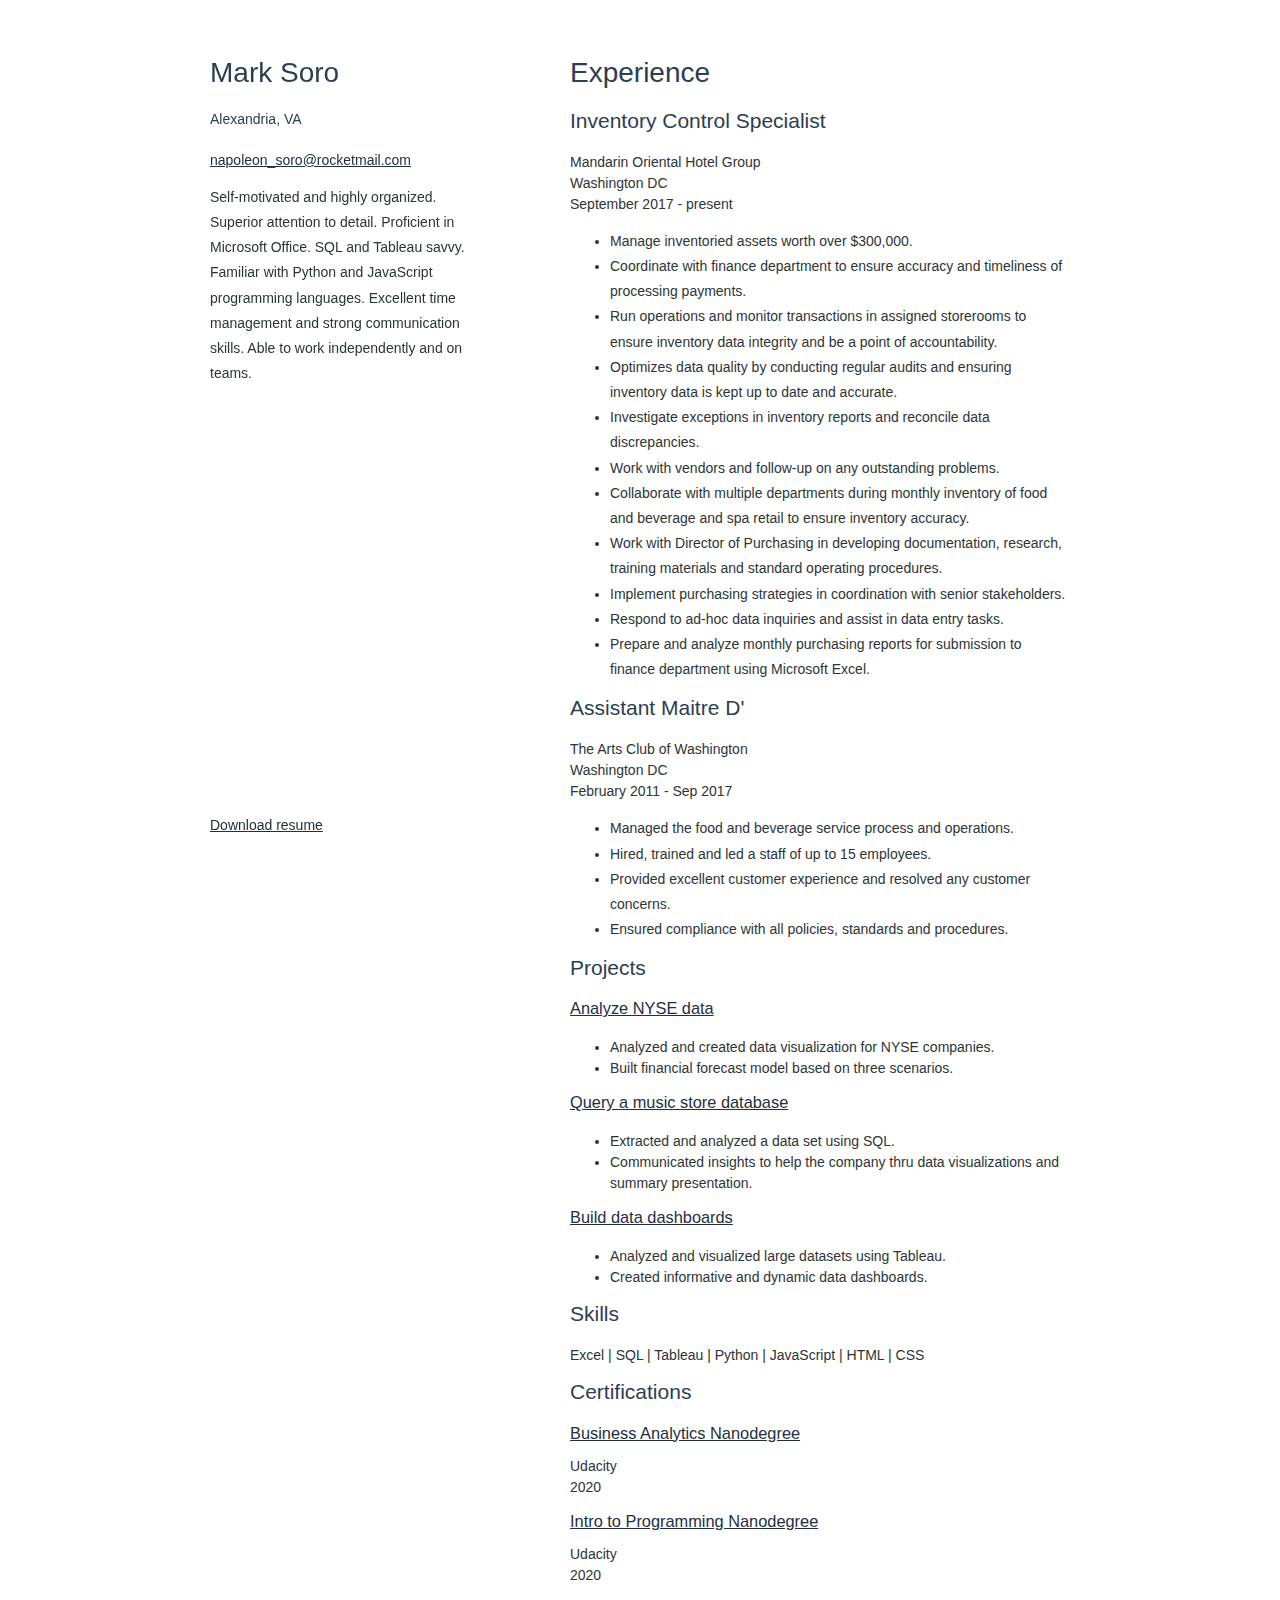
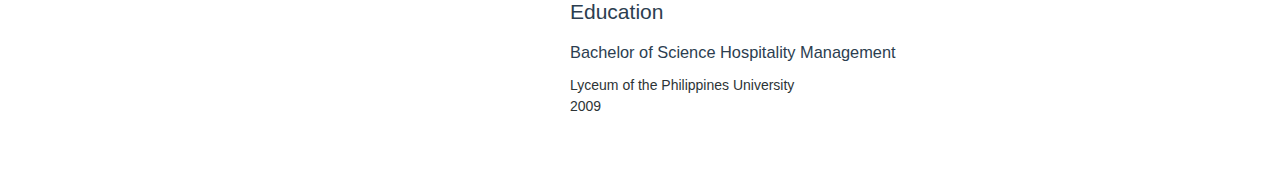
==== index.html @ 614fa378 "Update index.html" ====
<!DOCTYPE html>
<html lang="en">
<head>
  <!-- Global site tag (gtag.js) - Google Analytics -->
<script async src="https://www.googletagmanager.com/gtag/js?id=UA-172472287-1"></script>
<script>
window.dataLayer = window.dataLayer || [];
function gtag(){dataLayer.push(arguments);}
gtag('js', new Date());

gtag('config', 'UA-172472287-1');
</script>
    <meta charset="utf-8">
    <meta name="viewport" content="width=device-width">
    <meta http-equiv="X-UA-Compatible" content="chrome=1">
    <title>Mark Soro Resume</title>
    <link rel="stylesheet" href="stylesheets/styles.css">
    <link rel="stylesheet" href="https://use.fontawesome.com/releases/v5.13.1/css/all.css" integrity="sha384-xxzQGERXS00kBmZW/6qxqJPyxW3UR0BPsL4c8ILaIWXva5kFi7TxkIIaMiKtqV1Q" crossorigin="anonymous">
    <link rel="stylesheet" href="stylesheets/pygment_trac.css">
    <meta name="viewport" content="width=device-width">
    <!--[if lt IE 9]>
    <script src="//html5shiv.googlecode.com/svn/trunk/html5.js"></script>
    <![endif]-->
  </head>
  <body>
    <div class="wrapper">
      <header>
        <h1>Mark Soro</h1>
        <h4>Alexandria, VA</h4>
        <p><a href="mailto:napoleon_soro@rocketmail.com"><i class="fas fa-paper-plane"></i>napoleon_soro@rocketmail.com</a></p>
        <p class="opening">Self-motivated and highly organized. Superior attention to detail. Proficient in Microsoft Office. SQL and Tableau savvy. Familiar with Python and JavaScript programming languages. 
                            Excellent time management and strong communication skills. Able to work independently and on teams.</p>
      </header>
      <section>

        <h1>Experience</h1>

        <h2>Inventory Control Specialist</h2>
        <p>Mandarin Oriental Hotel Group</br>
        Washington DC<br>
        September 2017 - present</p>
        <ul class="work-exp">
            <li>Manage inventoried assets worth over $300,000. </li>
            <li>Coordinate with finance department to ensure accuracy and timeliness of processing payments.</li>
            <li>Run operations and monitor transactions in assigned storerooms to ensure inventory data integrity and be a point of accountability.</li>
            <li>Optimizes data quality by conducting regular audits and ensuring inventory data is kept up to date and accurate.</li>
            <li>Investigate exceptions in inventory reports and reconcile data discrepancies.</li>
            <li>Work with vendors and follow-up on any outstanding problems.</li>
            <li>Collaborate with multiple departments during monthly inventory of food and beverage and spa retail to ensure inventory accuracy.</li>
            <li>Work with Director of Purchasing in developing documentation, research, training materials and standard operating procedures.</li>
            <li>Implement purchasing strategies in coordination with senior stakeholders.</li>
            <li>Respond to ad-hoc data inquiries and assist in data entry tasks.</li>
            <li>Prepare and analyze monthly purchasing reports for submission to finance department using Microsoft Excel.</li>

        </ul>

        <h2>Assistant Maitre D'</h2>
        <p>The Arts Club of Washington</br>
        Washington DC<br>
        February 2011 - Sep 2017</p>
        <ul class="work-exp">
            <li>Managed the food and beverage service process and operations.</li>
            <li>Hired, trained and led a staff of up to 15 employees.</li>
            <li>Provided excellent customer experience and resolved any customer concerns. </li>
            <li>Ensured compliance with all policies, standards and procedures.</li>

        </ul>

        <h2>Projects</h2>

    
    <h3><a href="https://m-soro.github.io/Business-Analytics/Introduction-to-Data/L9-Project-Analyze-NYSE-Data/index.html#my-project">Analyze NYSE data</a></h3>
        <ul>
          <li>Analyzed and created data visualization for NYSE companies.</li>
          <li>Built financial forecast model based on three scenarios.</li>
        </ul>
    
    <h3><a href="https://m-soro.github.io/Business-Analytics/SQL-for-Data-Analysis/L4-Project-Query-Music-Store/index.html#my-project">Query a music store database</a></h3>
        <ul>
          <li>Extracted and analyzed a data set using SQL.</li>
          <li>Communicated insights to help the company thru data visualizations and summary presentation.</li>
        </ul>

  <h3><a href="https://m-soro.github.io/Business-Analytics/Data-Visualization/L5-Project-Build-Data-Dashboard/index.html#my-project">Build data dashboards</a></h3>
        <ul>
          <li>Analyzed and visualized large datasets using Tableau.</li>
          <li>Created informative and dynamic data dashboards.</li>
        </ul>


        <h2>Skills</h2>

<p> Excel | SQL | Tableau | Python | JavaScript | HTML | CSS </p>

        <h2>Certifications</h2>
        <h3 class="ed"><a href="https://m-soro.github.io/Business-Analytics/" target="_blank">Business Analytics Nanodegree</a></h3>
        <p>Udacity<br>
        2020</p>

        <h3 class="ed"><a href="https://m-soro.github.io/Intro-to-Programming/" target="_blank">Intro to Programming Nanodegree</a></h3>
        <p>Udacity<br>
        2020</p>

        <h2>Education</h2>

        <h3 class="ed">Bachelor of Science Hospitality Management</h3>
        <p>Lyceum of the Philippines University<br>
           2009</p>

          </section>

      <footer>

         <div class="footer-links">
            <a href="https://www.linkedin.com/in/marksoro" target="_blank"><li class="list-inline-item p-2" ><i class="fab fa-linkedin medium-size linkedin"></i></li></a>
            <a href="https://github.com/m-soro/" target="_blank"><li class="list-inline-item p-2" ><i class="fab fa-github-square medium-size github"></i></li></a>
            <a href="https://www.facebook.com/msoro1" target="_blank"><li class="list-inline-item p-2"><i class="fab fa-facebook-square medium-size fb"></i></li></a>
            <a href="https://twitter.com/mnrsmcr" target="_blank"><li class="list-inline-item p-2"><i class="fab fa-twitter-square medium-size twitter"></i></li></a>
        </div>
        <p><a href="./mark_soro_resume.pdf" download="Mark_Soro_Resume">Download resume</a></p>
    </footer>
    <script src="javascripts/scale.fix.js"></script>
  </body>
</html>
---- stylesheets/styles.css ----
body {
  background-color: #fff;
  padding:50px;
  font: 14px/1.5 -apple-system, BlinkMacSystemFont, "Segoe UI", Roboto, Oxygen, Ubuntu, Cantarell, "Fira Sans", "Droid Sans", "Helvetica Neue", Arial, sans-serif, "Apple Color Emoji", "Segoe UI Emoji", "Segoe UI Symbol";
  color:#2d3436;
  font-weight:400;
}

h1, h2, h3, h4, h5, h6 {
  color:#2c3e50 !important;
  margin:0 0 20px;
}

p, ul, {
  margin:0 0 20px;
}

h1, h2, h3 {
  line-height:1.1;
}

h1 {
  font-size:28px;
  font-weight: 500;
}

h2 {
  color:#393939;
  font-weight: 500;
}

h3, h4, h5, h6 {
  color:#494949;
  font-weight: 500;
}

a {
  color:#222f3e;
}

a:hover {
  color:#1F83FF
}

.wrapper {
  width:860px;
  margin:0 auto;
}

dt {
  color:#444;
  font-weight:500;
}

header {
  width:270px;
  float:left;
  position:fixed;
  -webkit-font-smoothing:subpixel-antialiased;
}

header ul a:hover {
  color:#999;
}

header ul a:active {
  background-color:#f0f0f0;
}

strong {
  color:#222;
  font-weight:500;
}

header ul li + li + li {
  border-right:none;
  width:89px;
}

header ul a strong {
  font-size:14px;
  display:block;
  color:#222;
}

section {
  width:500px;
  float:right;
  padding-bottom:50px;
}

small {
  font-size:11px;
}

hr {
  border:0;
  background:#e5e5e5;
  height:1px;
  margin:0 0 20px;
}

footer {
  width:270px;
  float:left;
  position:fixed;
  bottom:50px;
  -webkit-font-smoothing:subpixel-antialiased;
}

@media print, screen and (max-width: 960px) {

  div.wrapper {
    width:auto;
    margin:0;
  }

  header, section, footer {
    float:none;
    position:static;
    width:auto;
  }

  header {
    padding-right:320px;
  }

  section {
    border:1px solid #e5e5e5;
    border-width:1px 0;
    padding:20px 0;
    margin:0 0 20px;
  }

  header a small {
    display:inline;
  }

  header ul {
    position:absolute;
    right:50px;
    top:52px;
  }
}

@media print, screen and (max-width: 720px) {
  body {
    word-wrap:break-word;
  }

  header {
    padding:0;
  }

  header ul, header p.view {
    position:static;
  }

  pre, code {
    word-wrap:normal;
  }
}

@media print, screen and (max-width: 480px) {
  body {
    padding:15px;
  }

  header ul {
    width:99%;
  }

  header li, header ul li + li + li {
    width:33%;
  }
}

@media print {
  body {
    padding:0.4in;
    font-size:12pt;
    color:#444;
  }
}

div.footer-links, .skills {
    list-style: none;

}

 {
    list-style-type: none;

}

.skills .icn {font-size: 18px;}


div.footer-links a:first-child { padding-left: 0}

div.footer-links a {
    float: left;
    display:block;
    padding: 0 15px 0 15px;
    font-size: 30px;
}

.work-exp, .opening { line-height: 1.8;}

.ed {margin-bottom: 5px}

.skills-span {margin-bottom: 20px}
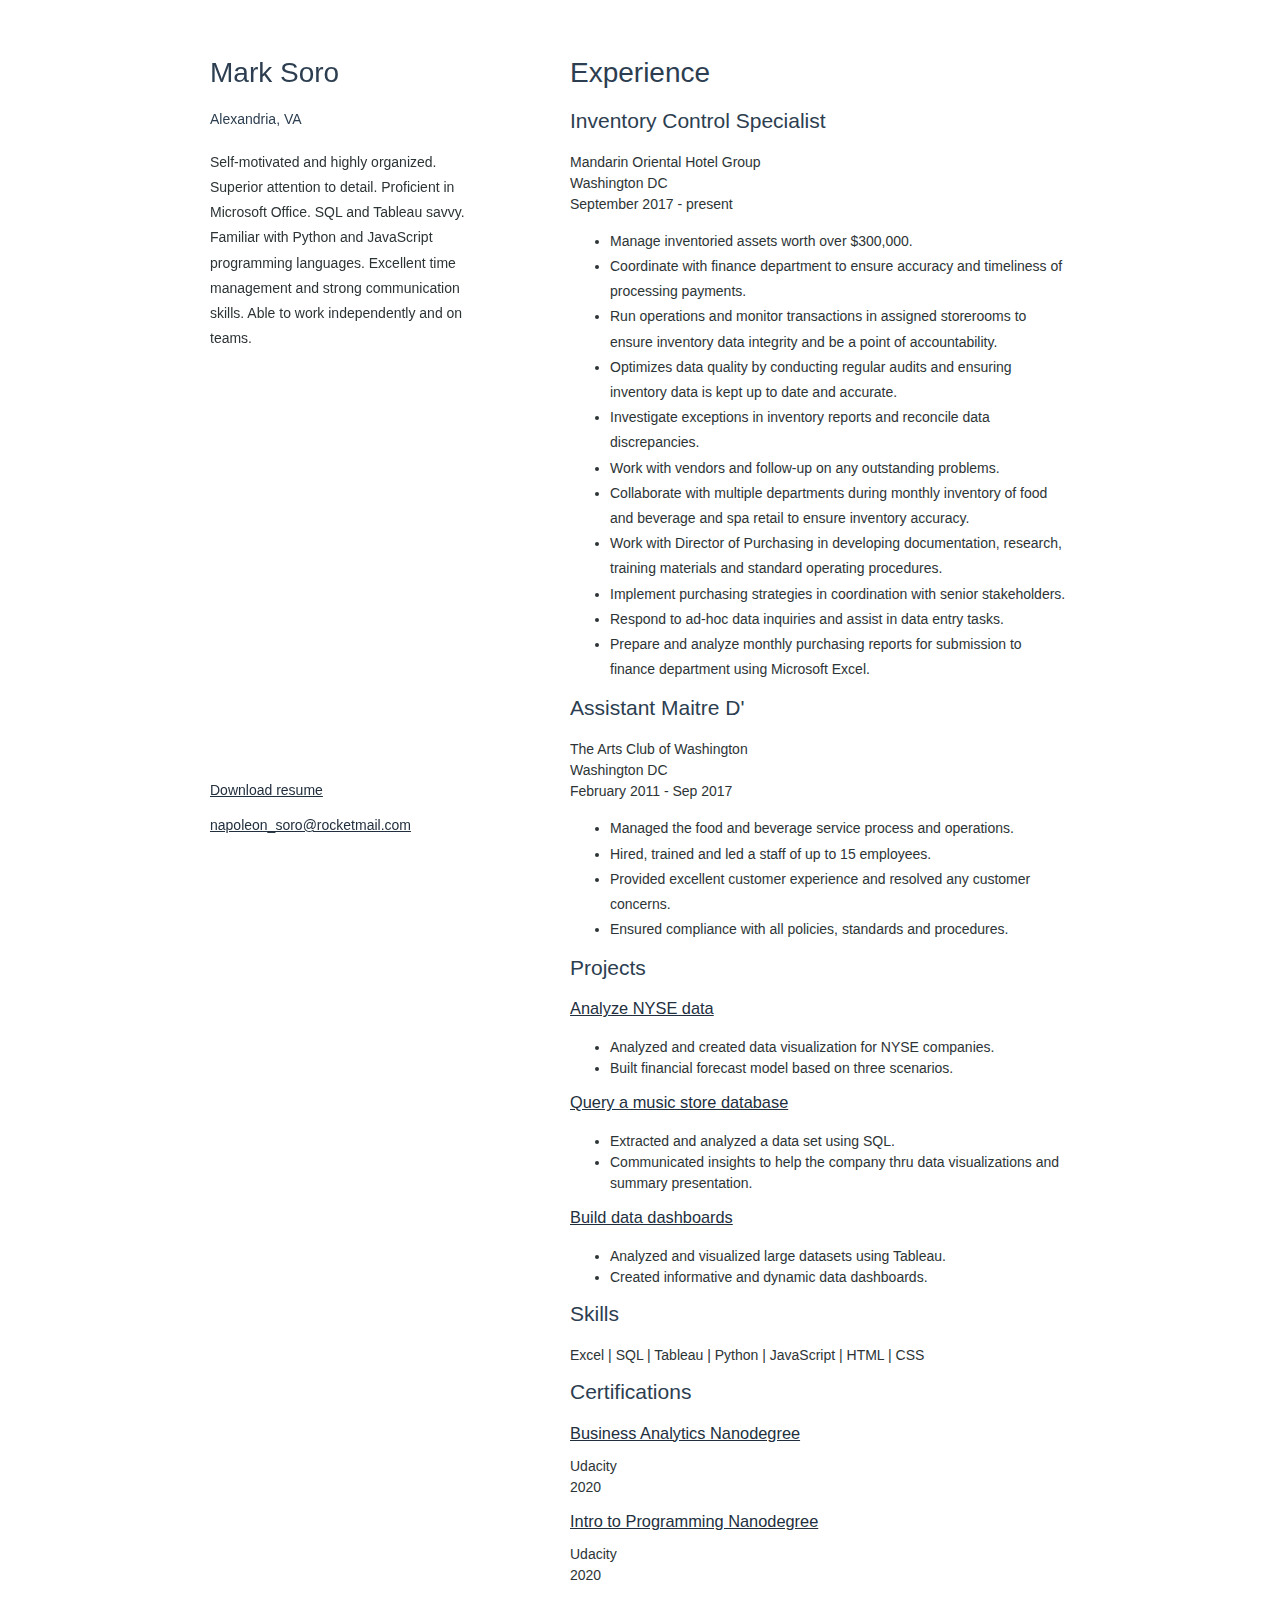
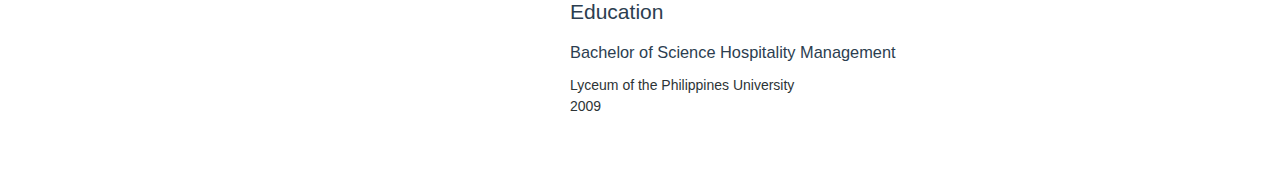
==== commit c466e1ad: "Update index.html" ====
--- a/index.html
+++ b/index.html
@@ -27,9 +27,8 @@
       <header>
         <h1>Mark Soro</h1>
         <h4>Alexandria, VA</h4>
-        <p><a href="mailto:napoleon_soro@rocketmail.com"><i class="fas fa-paper-plane"></i>napoleon_soro@rocketmail.com</a></p>
         <p class="opening">Self-motivated and highly organized. Superior attention to detail. Proficient in Microsoft Office. SQL and Tableau savvy. Familiar with Python and JavaScript programming languages. 
-                            Excellent time management and strong communication skills. Able to work independently and on teams.</p>
+                           Excellent time management and strong communication skills. Able to work independently and on teams.</p>
       </header>
       <section>
 
@@ -118,6 +117,7 @@
             <a href="https://twitter.com/mnrsmcr" target="_blank"><li class="list-inline-item p-2"><i class="fab fa-twitter-square medium-size twitter"></i></li></a>
         </div>
         <p><a href="./mark_soro_resume.pdf" download="Mark_Soro_Resume">Download resume</a></p>
+        <p><a href="mailto:napoleon_soro@rocketmail.com"><i class="fas fa-paper-plane"></i>napoleon_soro@rocketmail.com</a></p>
     </footer>
     <script src="javascripts/scale.fix.js"></script>
   </body>
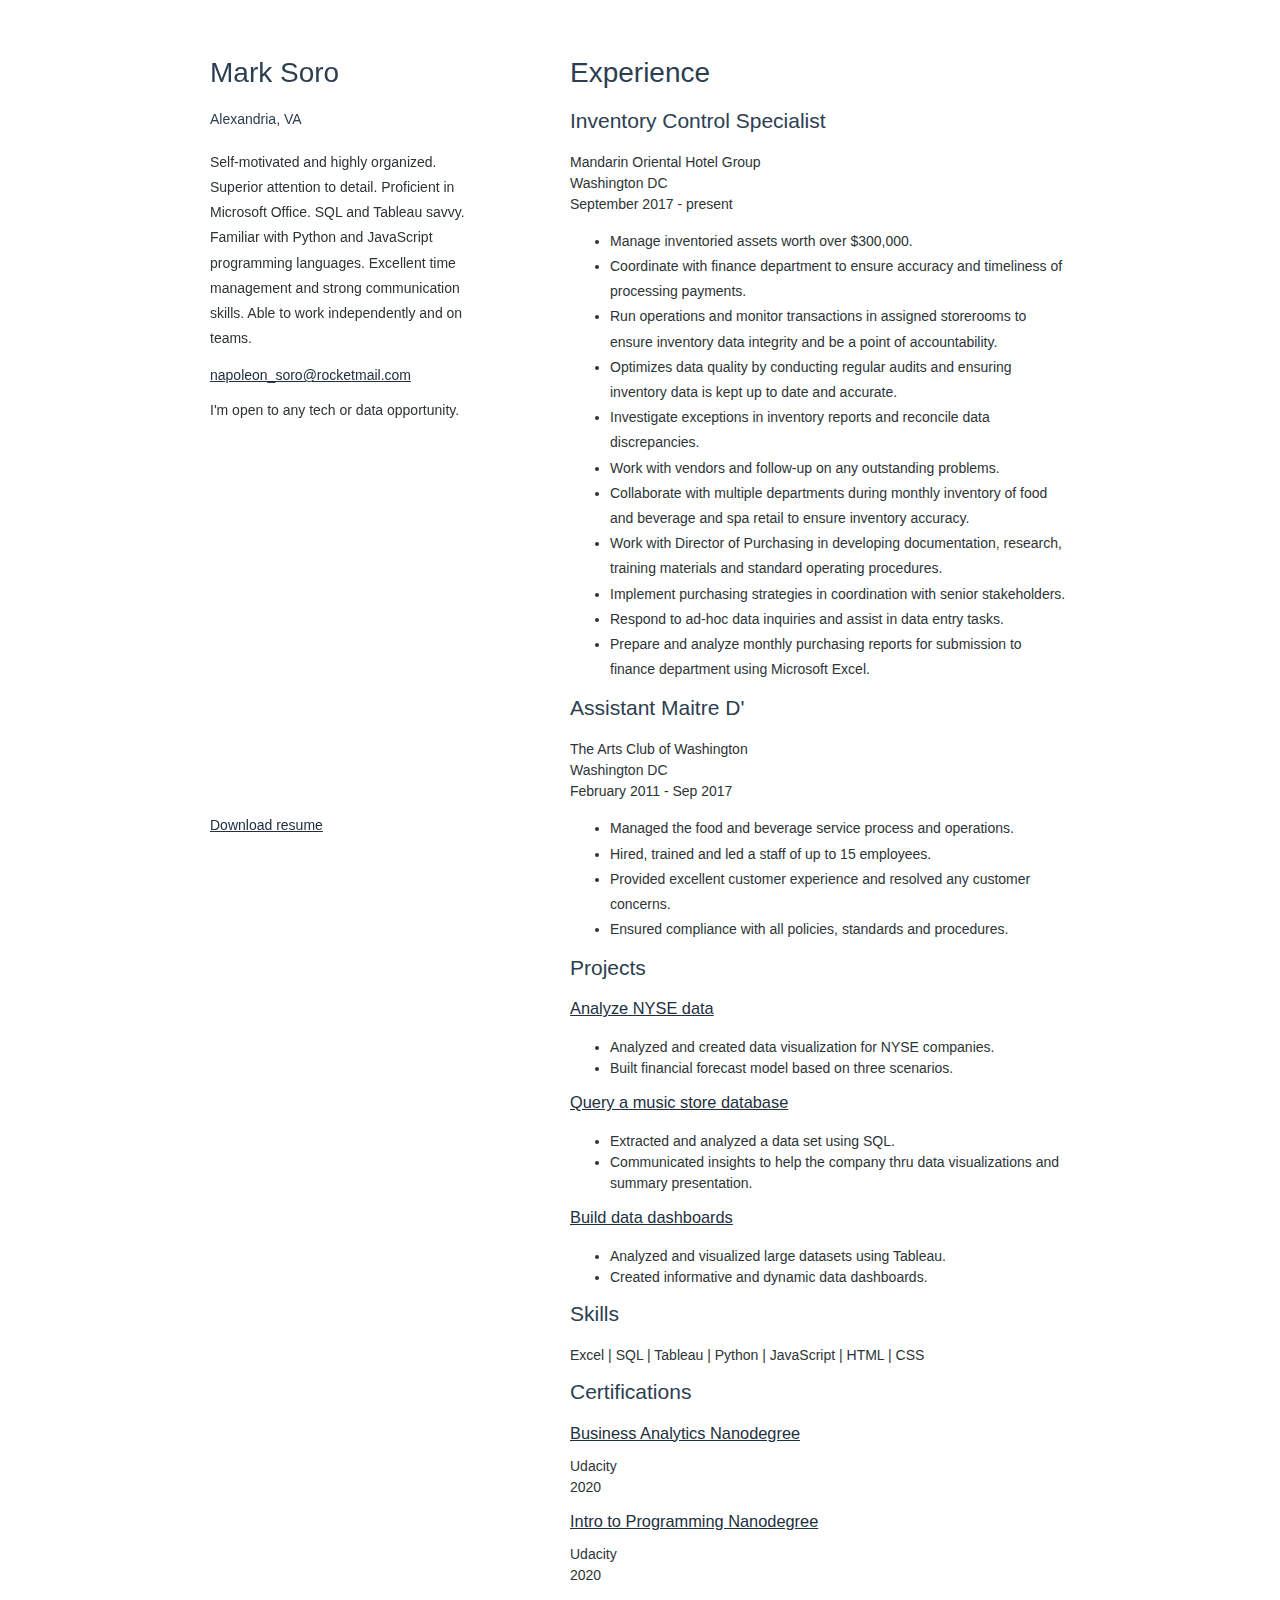
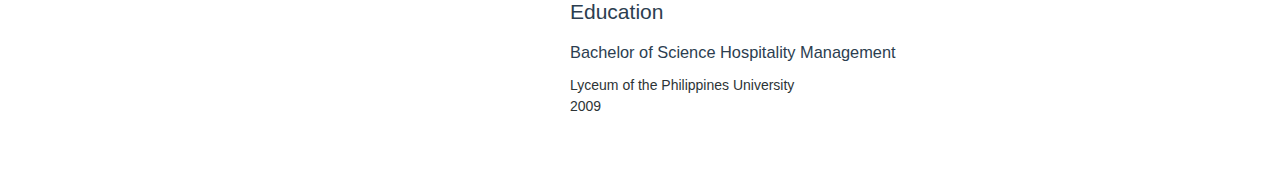
==== commit f18650d3: "Update index.html" ====
--- a/index.html
+++ b/index.html
@@ -29,6 +29,8 @@
         <h4>Alexandria, VA</h4>
         <p class="opening">Self-motivated and highly organized. Superior attention to detail. Proficient in Microsoft Office. SQL and Tableau savvy. Familiar with Python and JavaScript programming languages. 
                            Excellent time management and strong communication skills. Able to work independently and on teams.</p>
+        <p><a href="mailto:napoleon_soro@rocketmail.com"><i class="fas fa-paper-plane"></i>napoleon_soro@rocketmail.com</a></p>
+        <p>I'm open to any tech or data opportunity.</p>
       </header>
       <section>
 
@@ -117,7 +119,7 @@
             <a href="https://twitter.com/mnrsmcr" target="_blank"><li class="list-inline-item p-2"><i class="fab fa-twitter-square medium-size twitter"></i></li></a>
         </div>
         <p><a href="./mark_soro_resume.pdf" download="Mark_Soro_Resume">Download resume</a></p>
-        <p><a href="mailto:napoleon_soro@rocketmail.com"><i class="fas fa-paper-plane"></i>napoleon_soro@rocketmail.com</a></p>
+        
     </footer>
     <script src="javascripts/scale.fix.js"></script>
   </body>
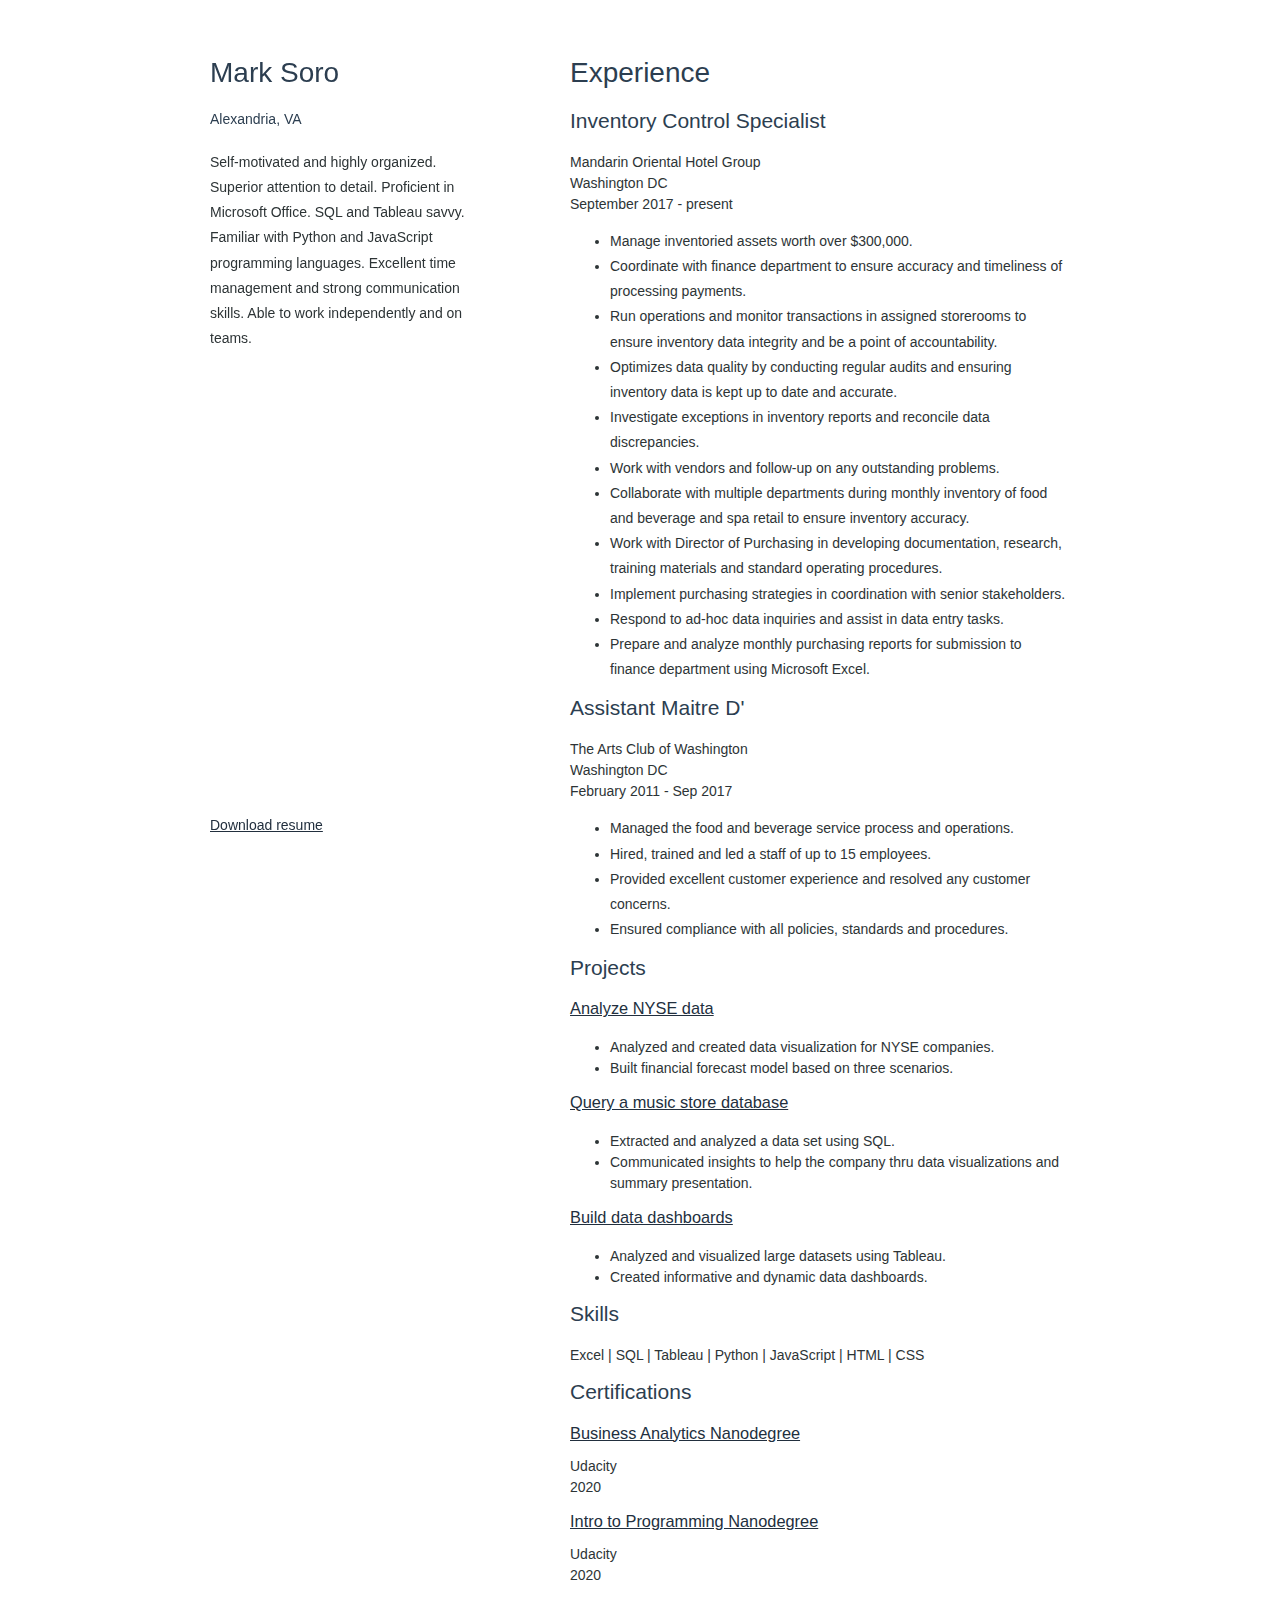
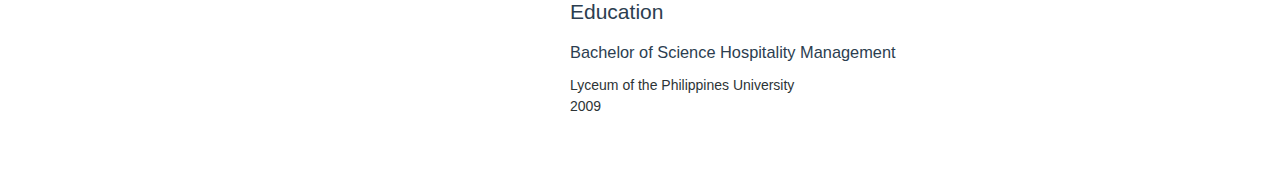
==== commit 37f6827b: "Update index.html" ====
--- a/index.html
+++ b/index.html
@@ -29,8 +29,6 @@
         <h4>Alexandria, VA</h4>
         <p class="opening">Self-motivated and highly organized. Superior attention to detail. Proficient in Microsoft Office. SQL and Tableau savvy. Familiar with Python and JavaScript programming languages. 
                            Excellent time management and strong communication skills. Able to work independently and on teams.</p>
-        <p><a href="mailto:napoleon_soro@rocketmail.com"><i class="fas fa-paper-plane"></i>napoleon_soro@rocketmail.com</a></p>
-        <p>I'm open to any tech or data opportunity.</p>
       </header>
       <section>
 
@@ -113,6 +111,7 @@
       <footer>
 
          <div class="footer-links">
+            <a href="mailto:napoleon_soro@rocketmail.com"><li class="list-inline-item p-2"><i class="fas fa-at"></i></li></a>
             <a href="https://www.linkedin.com/in/marksoro" target="_blank"><li class="list-inline-item p-2" ><i class="fab fa-linkedin medium-size linkedin"></i></li></a>
             <a href="https://github.com/m-soro/" target="_blank"><li class="list-inline-item p-2" ><i class="fab fa-github-square medium-size github"></i></li></a>
             <a href="https://www.facebook.com/msoro1" target="_blank"><li class="list-inline-item p-2"><i class="fab fa-facebook-square medium-size fb"></i></li></a>
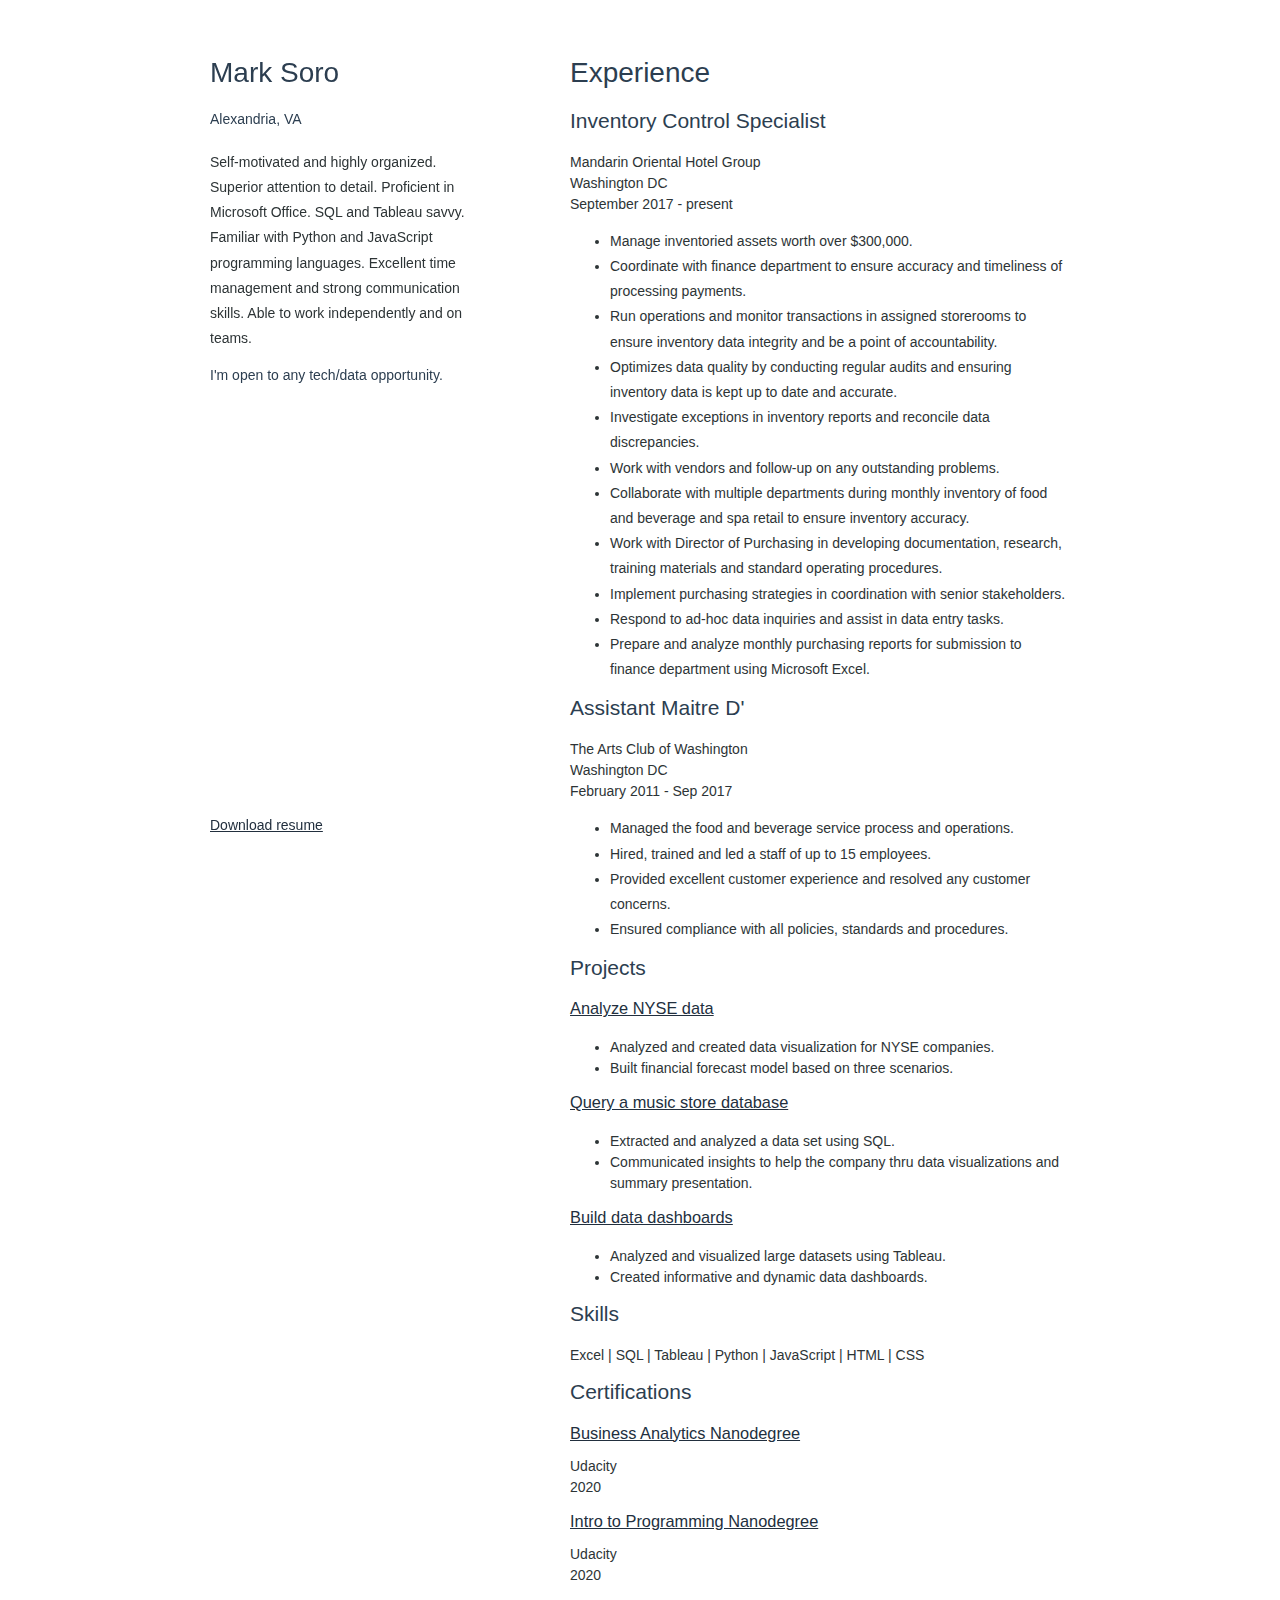
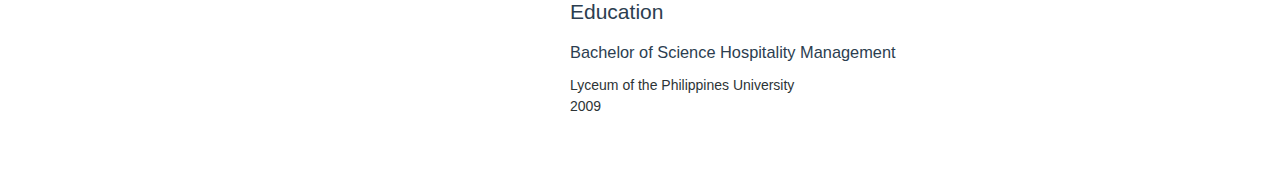
==== commit 67aed150: "Update index.html" ====
--- a/index.html
+++ b/index.html
@@ -29,6 +29,7 @@
         <h4>Alexandria, VA</h4>
         <p class="opening">Self-motivated and highly organized. Superior attention to detail. Proficient in Microsoft Office. SQL and Tableau savvy. Familiar with Python and JavaScript programming languages. 
                            Excellent time management and strong communication skills. Able to work independently and on teams.</p>
+        <h4>I'm open to any tech/data opportunity.</h4>
       </header>
       <section>
 
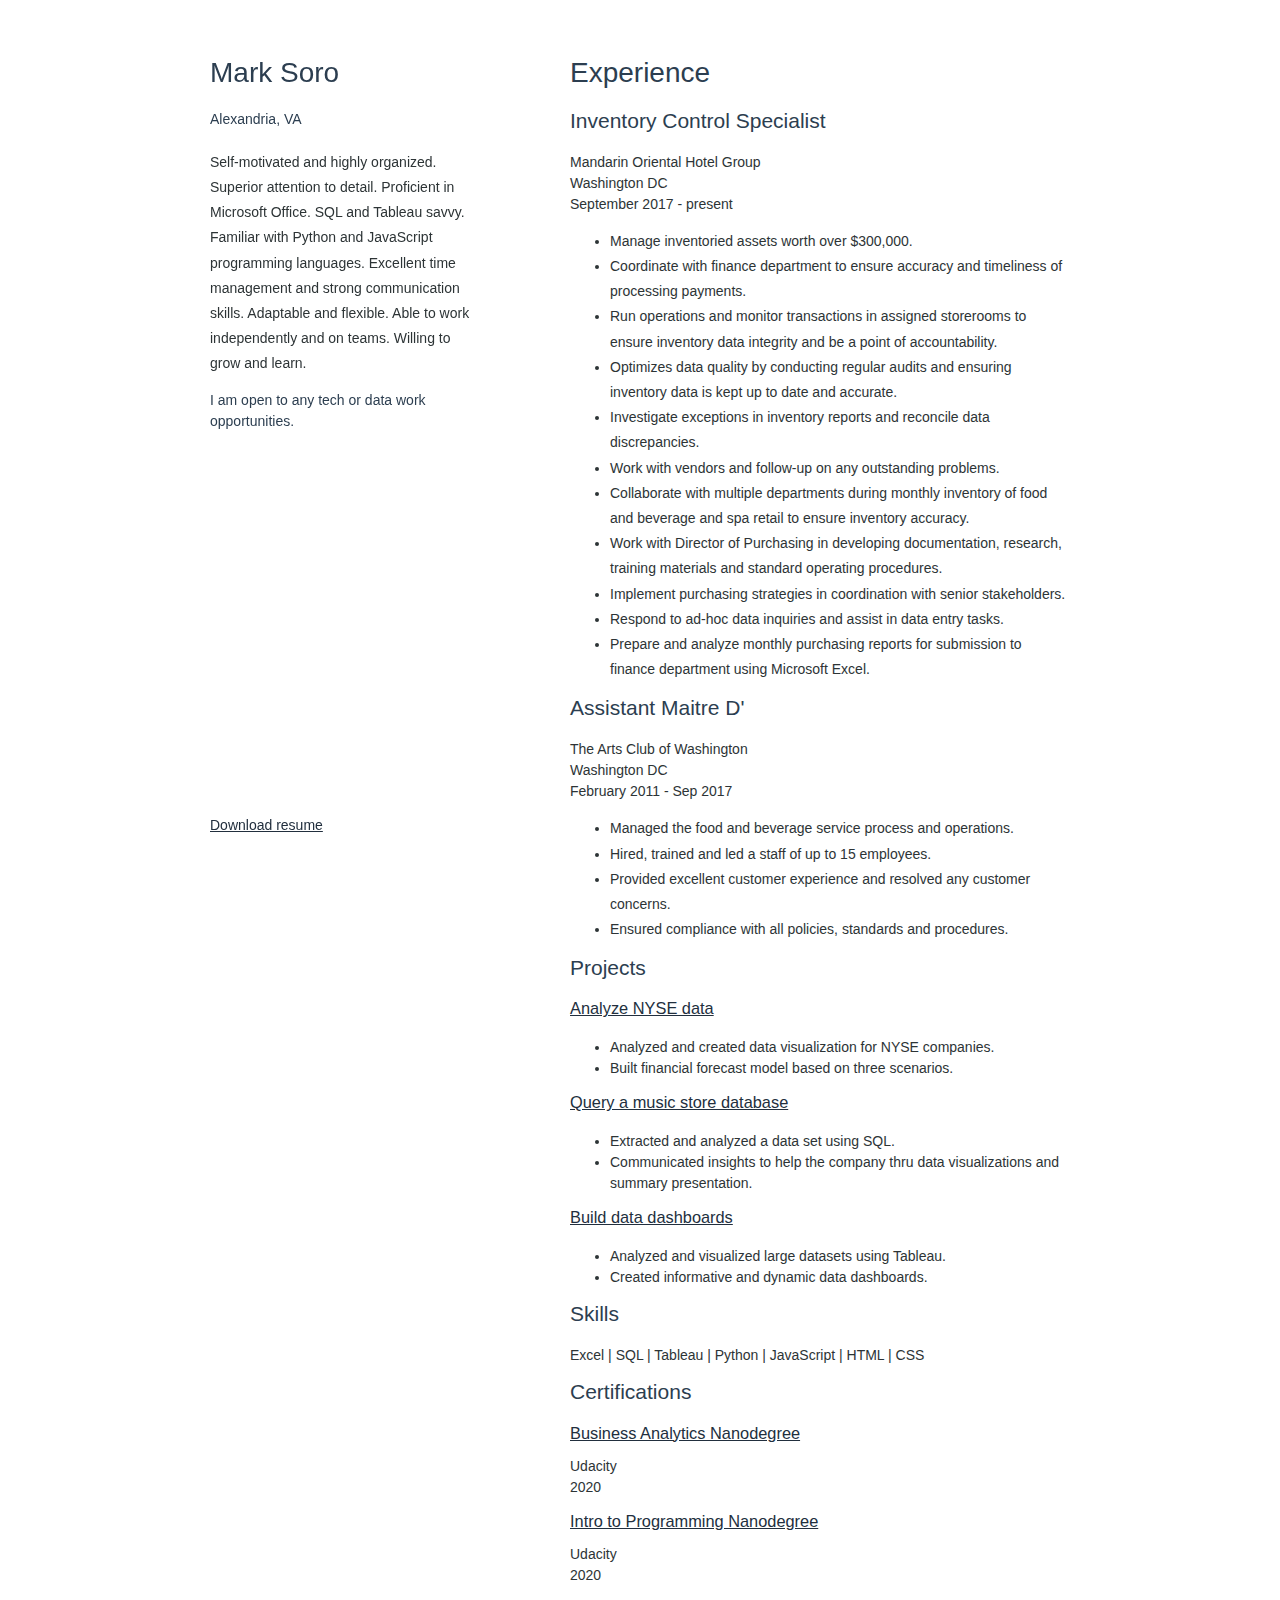
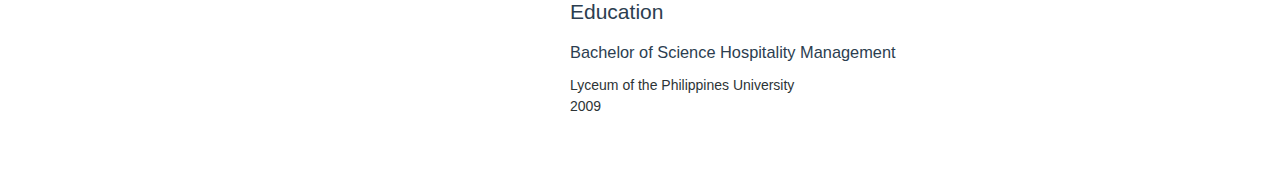
==== commit 00fb4593: "Update index.html" ====
--- a/index.html
+++ b/index.html
@@ -28,8 +28,8 @@
         <h1>Mark Soro</h1>
         <h4>Alexandria, VA</h4>
         <p class="opening">Self-motivated and highly organized. Superior attention to detail. Proficient in Microsoft Office. SQL and Tableau savvy. Familiar with Python and JavaScript programming languages. 
-                           Excellent time management and strong communication skills. Able to work independently and on teams.</p>
-        <h4>I'm open to any tech/data opportunity.</h4>
+                           Excellent time management and strong communication skills. Adaptable and flexible. Able to work independently and on teams. Willing to grow and learn.</p>
+        <h4>I am open to any tech or data work opportunities.</h4>
       </header>
       <section>
 
@@ -51,6 +51,7 @@
             <li>Implement purchasing strategies in coordination with senior stakeholders.</li>
             <li>Respond to ad-hoc data inquiries and assist in data entry tasks.</li>
             <li>Prepare and analyze monthly purchasing reports for submission to finance department using Microsoft Excel.</li>
+            
 
         </ul>
 
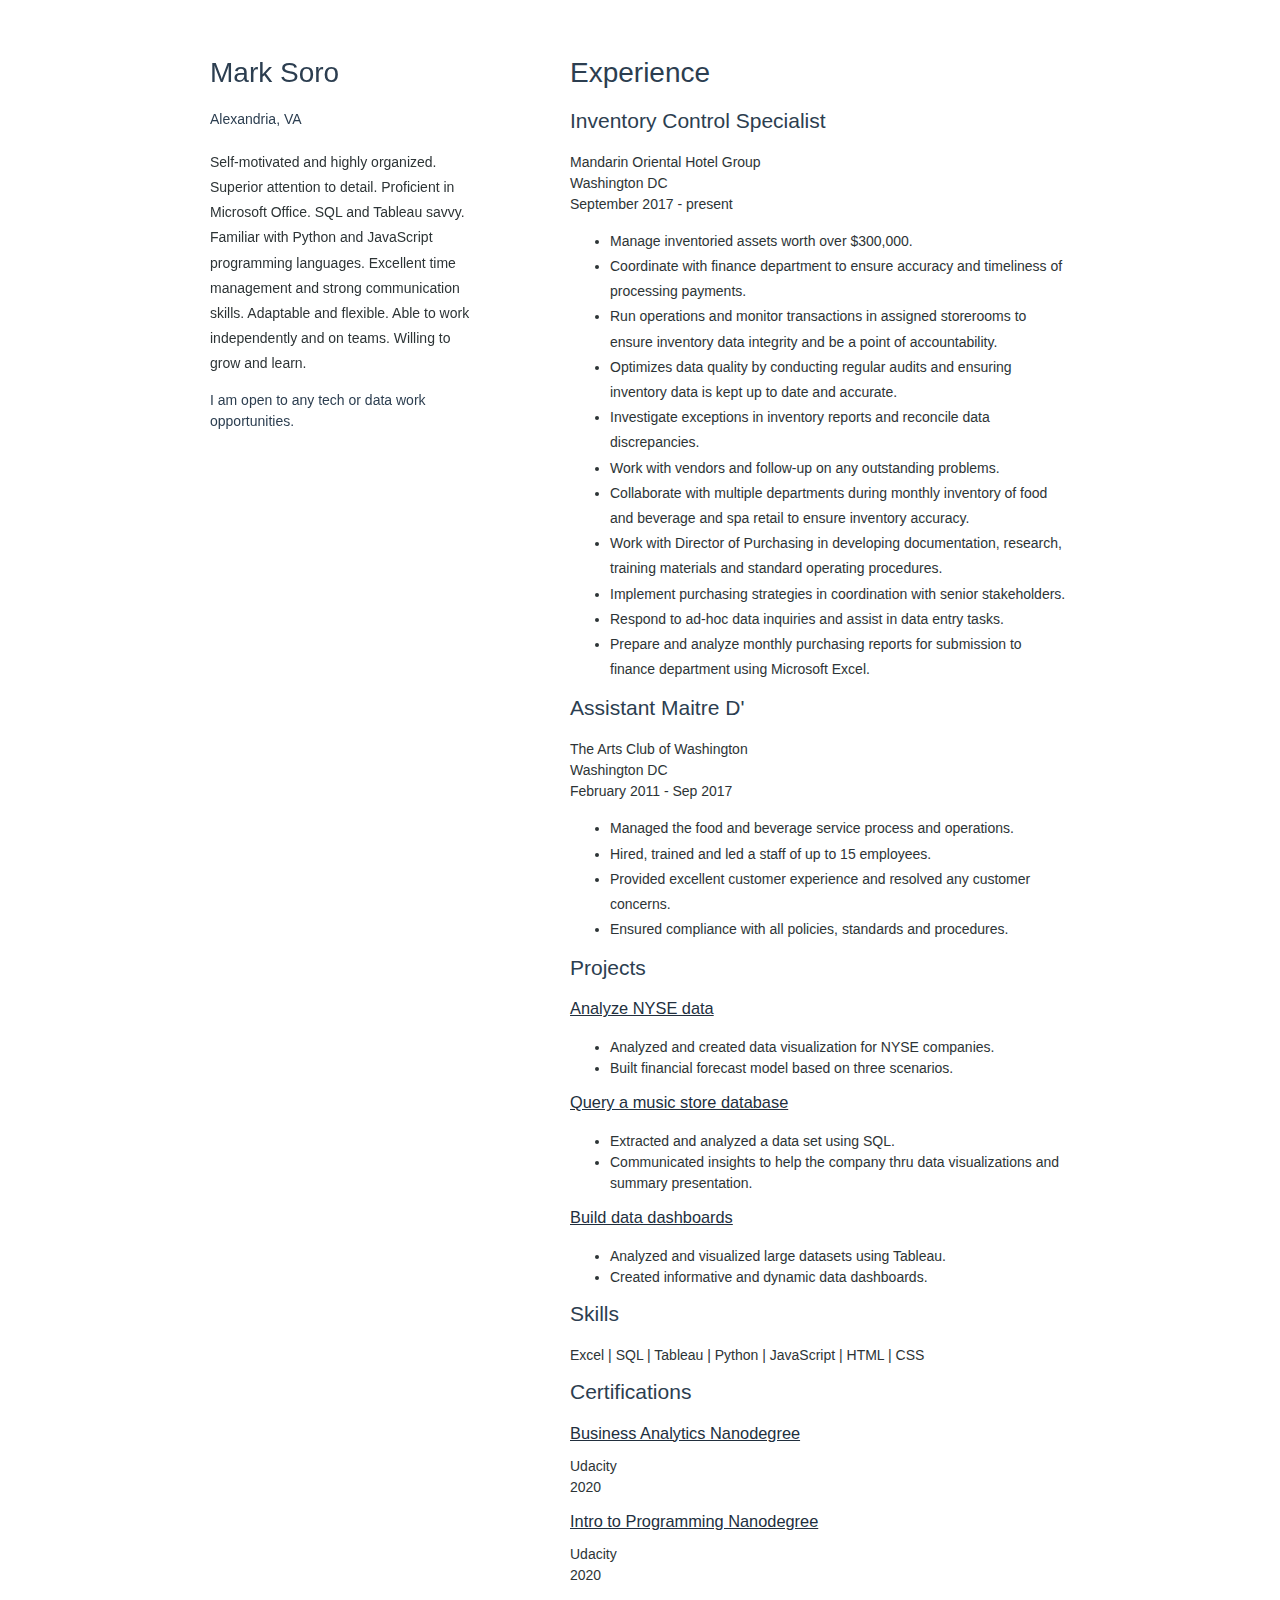
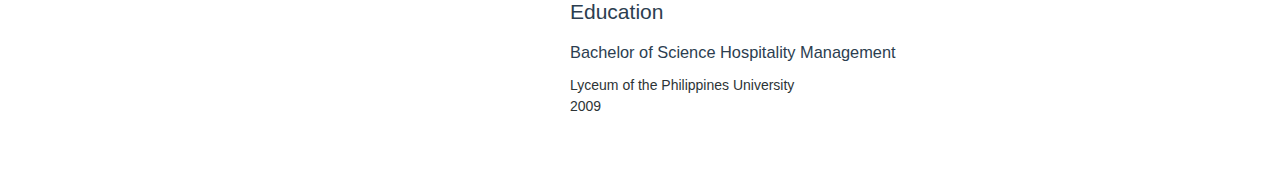
==== commit 9eec9a7c: "Update index.html" ====
--- a/index.html
+++ b/index.html
@@ -114,13 +114,10 @@
 
          <div class="footer-links">
             <a href="mailto:napoleon_soro@rocketmail.com"><li class="list-inline-item p-2"><i class="fas fa-at"></i></li></a>
-            <a href="https://www.linkedin.com/in/marksoro" target="_blank"><li class="list-inline-item p-2" ><i class="fab fa-linkedin medium-size linkedin"></i></li></a>
-            <a href="https://github.com/m-soro/" target="_blank"><li class="list-inline-item p-2" ><i class="fab fa-github-square medium-size github"></i></li></a>
-            <a href="https://www.facebook.com/msoro1" target="_blank"><li class="list-inline-item p-2"><i class="fab fa-facebook-square medium-size fb"></i></li></a>
-            <a href="https://twitter.com/mnrsmcr" target="_blank"><li class="list-inline-item p-2"><i class="fab fa-twitter-square medium-size twitter"></i></li></a>
-        </div>
-        <p><a href="./mark_soro_resume.pdf" download="Mark_Soro_Resume">Download resume</a></p>
-        
+            <a href="https://www.linkedin.com/in/marksoro" target="_blank"><li class="list-inline-item p-2"><i class="fab fa-linkedin medium-size linkedin"></i></li></a>
+            <a href="https://github.com/m-soro/" target="_blank"><li class="list-inline-item p-2"><i class="fab fa-github-square medium-size github"></i></li></a>
+            <a href="./mark_soro_resume.pdf" download="Mark_Soro_Resume"><li class="list-inline-item p-2"><i class="fas fa-file-download"></i></li></a>
+        </div>        
     </footer>
     <script src="javascripts/scale.fix.js"></script>
   </body>
